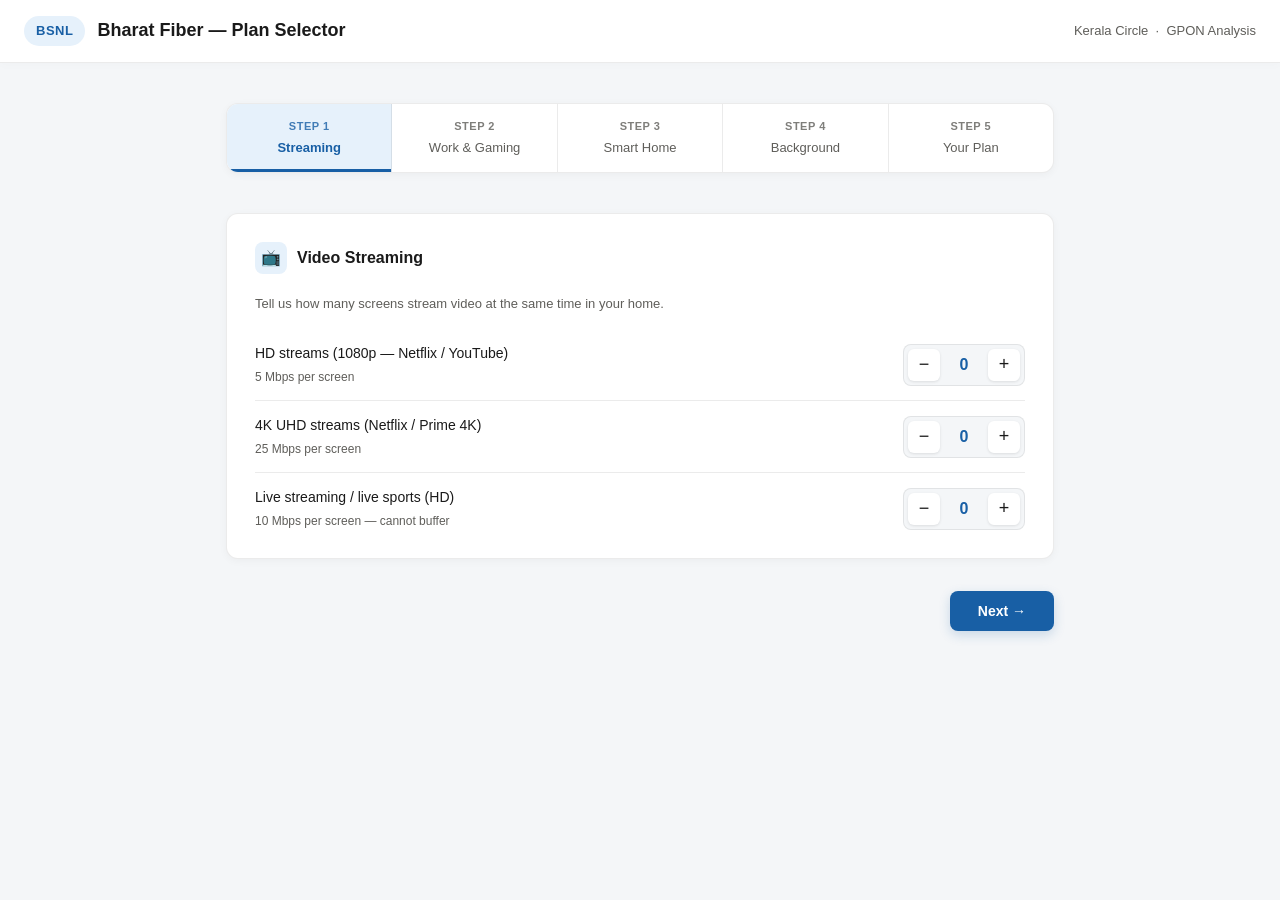
==== index.html @ 0475ad05 "Rename index (2).html to index.html" ====
<!DOCTYPE html>
<html lang="en">
<head>
  <meta charset="UTF-8">
  <meta name="viewport" content="width=device-width, initial-scale=1.0">
  <title>BSNL Bharat Fiber — Plan Selector</title>
  <link rel="stylesheet" href="styles.css">
</head>
<body>

<header>
  <span class="logo-pill">BSNL</span>
  <h1>Bharat Fiber — Plan Selector</h1>
  <p>Kerala Circle &nbsp;·&nbsp; GPON Analysis</p>
</header>

<div class="container">

  <div class="progress-bar" id="progressBar">
    <div class="progress-step active" data-step="1"><span class="step-num">Step 1</span>Streaming</div>
    <div class="progress-step" data-step="2"><span class="step-num">Step 2</span>Work & Gaming</div>
    <div class="progress-step" data-step="3"><span class="step-num">Step 3</span>Smart Home</div>
    <div class="progress-step" data-step="4"><span class="step-num">Step 4</span>Background</div>
    <div class="progress-step" data-step="5"><span class="step-num">Step 5</span>Your Plan</div>
  </div>

  <div class="section active" id="step1">
    <div class="card">
      <div class="card-title"><div class="card-icon">📺</div> Video Streaming</div>
      <p style="font-size:13px; color:var(--text-muted); margin-bottom:1rem;">Tell us how many screens stream video at the same time in your home.</p>

      <div class="usage-row">
        <div>
          <div class="usage-label">HD streams (1080p — Netflix / YouTube)</div>
          <div class="usage-sub">5 Mbps per screen</div>
        </div>
        <div class="counter">
          <button class="counter-btn" onclick="change('hd',-1)">−</button>
          <div class="counter-val" id="hd-val">0</div>
          <button class="counter-btn" onclick="change('hd',1)">+</button>
        </div>
      </div>

      <div class="usage-row">
        <div>
          <div class="usage-label">4K UHD streams (Netflix / Prime 4K)</div>
          <div class="usage-sub">25 Mbps per screen</div>
        </div>
        <div class="counter">
          <button class="counter-btn" onclick="change('uhd',-1)">−</button>
          <div class="counter-val" id="uhd-val">0</div>
          <button class="counter-btn" onclick="change('uhd',1)">+</button>
        </div>
      </div>

      <div class="usage-row">
        <div>
          <div class="usage-label">Live streaming / live sports (HD)</div>
          <div class="usage-sub">10 Mbps per screen — cannot buffer</div>
        </div>
        <div class="counter">
          <button class="counter-btn" onclick="change('live',-1)">−</button>
          <div class="counter-val" id="live-val">0</div>
          <button class="counter-btn" onclick="change('live',1)">+</button>
        </div>
      </div>
    </div>

    <div class="nav-row">
      <div></div>
      <button class="btn-primary" onclick="goStep(2)">Next →</button>
    </div>
  </div>

  <div class="section" id="step2">
    <div class="card">
      <div class="card-title"><div class="card-icon">💼</div> Work From Home & Gaming</div>
      <p style="font-size:13px; color:var(--text-muted); margin-bottom:1rem;">Count simultaneous users, not total people in the house.</p>

      <div class="usage-row">
        <div>
          <div class="usage-label">Video calls / WFH / online classes</div>
          <div class="usage-sub">5 Mbps per person (Zoom / Meet / Teams)</div>
        </div>
        <div class="counter">
          <button class="counter-btn" onclick="change('wfh',-1)">−</button>
          <div class="counter-val" id="wfh-val">0</div>
          <button class="counter-btn" onclick="change('wfh',1)">+</button>
        </div>
      </div>

      <div class="usage-row">
        <div>
          <div class="usage-label">Online gaming sessions</div>
          <div class="usage-sub">5 Mbps per session — low latency critical</div>
        </div>
        <div class="counter">
          <button class="counter-btn" onclick="change('gaming',-1)">−</button>
          <div class="counter-val" id="gaming-val">0</div>
          <button class="counter-btn" onclick="change('gaming',1)">+</button>
        </div>
      </div>

      <div class="usage-row">
        <div>
          <div class="usage-label">Large file / movie downloads</div>
          <div class="usage-sub">15 Mbps per session</div>
        </div>
        <div class="counter">
          <button class="counter-btn" onclick="change('downloads',-1)">−</button>
          <div class="counter-val" id="downloads-val">0</div>
          <button class="counter-btn" onclick="change('downloads',1)">+</button>
        </div>
      </div>
    </div>

    <div class="nav-row">
      <button class="btn-secondary" onclick="goStep(1)">← Back</button>
      <button class="btn-primary" onclick="goStep(3)">Next →</button>
    </div>
  </div>

  <div class="section" id="step3">
    <div class="card">
      <div class="card-title"><div class="card-icon">🏠</div> Smart Home & Devices</div>
      <p style="font-size:13px; color:var(--text-muted); margin-bottom:1rem;">Count all connected devices — these run silently in the background.</p>

      <div class="usage-row">
        <div>
          <div class="usage-label">Smart home / IoT devices</div>
          <div class="usage-sub">0.5 Mbps each — bulbs, sensors, assistants</div>
        </div>
        <div class="counter">
          <button class="counter-btn" onclick="change('iot',-1)">−</button>
          <div class="counter-val" id="iot-val">0</div>
          <button class="counter-btn" onclick="change('iot',1)">+</button>
        </div>
      </div>

      <div class="usage-row">
        <div>
          <div class="usage-label">Security / CCTV cameras (cloud upload)</div>
          <div class="usage-sub">2 Mbps each — continuous 1080p upload</div>
        </div>
        <div class="counter">
          <button class="counter-btn" onclick="change('cctv',-1)">−</button>
          <div class="counter-val" id="cctv-val">0</div>
          <button class="counter-btn" onclick="change('cctv',1)">+</button>
        </div>
      </div>

      <div class="usage-row">
        <div>
          <div class="usage-label">Cloud sync / backup devices</div>
          <div class="usage-sub">3 Mbps each — Google Photos, OneDrive</div>
        </div>
        <div class="counter">
          <button class="counter-btn" onclick="change('cloud',-1)">−</button>
          <div class="counter-val" id="cloud-val">0</div>
          <button class="counter-btn" onclick="change('cloud',1)">+</button>
        </div>
      </div>
    </div>

    <div class="nav-row">
      <button class="btn-secondary" onclick="goStep(2)">← Back</button>
      <button class="btn-primary" onclick="goStep(4)">Next →</button>
    </div>
  </div>

  <div class="section" id="step4">
    <div class="card">
      <div class="card-title"><div class="card-icon">🎵</div> Browsing & Background Usage</div>
      <p style="font-size:13px; color:var(--text-muted); margin-bottom:1rem;">How many devices are browsing or listening at the same time?</p>

      <div class="usage-row">
        <div>
          <div class="usage-label">Browsing / social media / WhatsApp</div>
          <div class="usage-sub">2 Mbps per device</div>
        </div>
        <div class="counter">
          <button class="counter-btn" onclick="change('browsing',-1)">−</button>
          <div class="counter-val" id="browsing-val">0</div>
          <button class="counter-btn" onclick="change('browsing',1)">+</button>
        </div>
      </div>

      <div class="usage-row">
        <div>
          <div class="usage-label">Music / audio streaming</div>
          <div class="usage-sub">0.3 Mbps per device — Spotify / Gaana</div>
        </div>
        <div class="counter">
          <button class="counter-btn" onclick="change('music',-1)">−</button>
          <div class="counter-val" id="music-val">0</div>
          <button class="counter-btn" onclick="change('music',1)">+</button>
        </div>
      </div>

      <div class="usage-row">
        <div>
          <div class="usage-label">Finance / stock trading apps</div>
          <div class="usage-sub">1 Mbps per device — real-time feeds</div>
        </div>
        <div class="counter">
          <button class="counter-btn" onclick="change('finance',-1)">−</button>
          <div class="counter-val" id="finance-val">0</div>
          <button class="counter-btn" onclick="change('finance',1)">+</button>
        </div>
      </div>
    </div>

    <div class="nav-row">
      <button class="btn-secondary" onclick="goStep(3)">← Back</button>
      <button class="btn-primary" onclick="calculate()">Calculate My Plan →</button>
    </div>
  </div>

  <div class="section" id="step5">
    <div id="resultContent"></div>
    <div class="nav-row" style="margin-top:0;">
      <button class="btn-secondary" onclick="goStep(4)">← Edit</button>
      <button class="btn-primary" onclick="reset()">Start Over</button>
    </div>
  </div>

</div>

<script src="script.js"></script>
</body>
</html>
---- styles.css ----
/* =========================================
   VARIABLES & THEMING
   ========================================= */
:root {
  /* Brand Colors */
  --primary: #185FA5;
  --primary-light: #E6F1FB;
  --primary-mid: #378ADD;
  
  /* Status Colors */
  --success: #3B6D11;
  --success-light: #EAF3DE;
  --warning: #854F0B;
  --warning-light: #FAEEDA;
  --danger: #A32D2D;
  --danger-light: #FCEBEB;
  
  /* Typography & Structure */
  --text-main: #1a1a1a;
  --text-muted: #5F5E5A;
  --border: rgba(0, 0, 0, 0.08);
  --border-strong: rgba(0, 0, 0, 0.15);
  --bg-page: #f4f6f8;
  --bg-card: #ffffff;
  
  /* Radii & Shadows */
  --radius-lg: 16px;
  --radius-md: 12px;
  --radius-sm: 8px;
  --shadow-sm: 0 2px 8px rgba(0, 0, 0, 0.04);
  --shadow-md: 0 6px 16px rgba(0, 0, 0, 0.06);
  --shadow-hover: 0 10px 24px rgba(24, 95, 165, 0.12);
}

/* =========================================
   RESET & BASE STYLES
   ========================================= */
* { 
  box-sizing: border-box; 
  margin: 0; 
  padding: 0; 
}

body {
  font-family: -apple-system, BlinkMacSystemFont, 'Segoe UI', Roboto, Helvetica, Arial, sans-serif;
  background: var(--bg-page);
  color: var(--text-main);
  min-height: 100vh;
  line-height: 1.5;
  -webkit-font-smoothing: antialiased;
}

/* =========================================
   HEADER
   ========================================= */
header {
  background: var(--bg-card);
  border-bottom: 1px solid var(--border);
  padding: 1rem 1.5rem;
  display: flex;
  align-items: center;
  gap: 12px;
  position: sticky;
  top: 0;
  z-index: 10;
  box-shadow: 0 2px 10px rgba(0,0,0,0.02);
}

.logo-pill {
  background: var(--primary-light);
  color: var(--primary);
  font-size: 13px;
  font-weight: 700;
  padding: 5px 12px;
  border-radius: 20px;
  letter-spacing: 0.5px;
}

header h1 { 
  font-size: 18px; 
  font-weight: 600; 
}

header p { 
  font-size: 13px; 
  color: var(--text-muted); 
  margin-left: auto; 
  font-weight: 500;
}

/* =========================================
   LAYOUT & CONTAINERS
   ========================================= */
.container { 
  max-width: 860px; 
  margin: 0 auto; 
  padding: 2.5rem 1rem 4rem; 
}

.card {
  background: var(--bg-card);
  border: 1px solid var(--border);
  border-radius: var(--radius-md);
  padding: 1.75rem;
  margin-bottom: 1.5rem;
  box-shadow: var(--shadow-sm);
  transition: box-shadow 0.3s ease;
}

.card:hover {
  box-shadow: var(--shadow-md);
}

/* =========================================
   PROGRESS BAR
   ========================================= */
.progress-bar {
  display: flex;
  background: var(--bg-card);
  border: 1px solid var(--border);
  border-radius: var(--radius-md);
  overflow: hidden;
  margin-bottom: 2.5rem;
  box-shadow: var(--shadow-sm);
}

.progress-step {
  flex: 1;
  text-align: center;
  padding: 14px 8px;
  font-size: 13px;
  color: var(--text-muted);
  border-right: 1px solid var(--border);
  cursor: pointer;
  transition: all 0.3s ease;
}

.progress-step:last-child { border-right: none; }

.progress-step:hover:not(.active):not(.done) {
  background: #fdfdfd;
  color: var(--text-main);
}

.progress-step.active { 
  background: var(--primary-light); 
  color: var(--primary); 
  font-weight: 600; 
  box-shadow: inset 0 -3px 0 var(--primary);
}

.progress-step.done { 
  background: var(--success-light); 
  color: var(--success); 
}

.step-num { 
  display: block; 
  font-size: 11px; 
  margin-bottom: 4px; 
  opacity: 0.8;
  font-weight: 600;
  text-transform: uppercase;
  letter-spacing: 0.5px;
}

/* =========================================
   ANIMATIONS & SECTIONS
   ========================================= */
@keyframes slideUpFade {
  0% { opacity: 0; transform: translateY(15px); }
  100% { opacity: 1; transform: translateY(0); }
}

.section { display: none; }
.section.active { 
  display: block; 
  animation: slideUpFade 0.4s cubic-bezier(0.16, 1, 0.3, 1) forwards;
}

/* =========================================
   TYPOGRAPHY & ICONS
   ========================================= */
.card-title {
  font-size: 16px;
  font-weight: 600;
  margin-bottom: 1.25rem;
  display: flex;
  align-items: center;
  gap: 10px;
}

.card-icon {
  width: 32px; 
  height: 32px;
  background: var(--primary-light);
  color: var(--primary);
  border-radius: var(--radius-sm);
  display: flex; 
  align-items: center; 
  justify-content: center;
  font-size: 16px;
}

.section-label {
  font-size: 11px;
  font-weight: 700;
  letter-spacing: 1px;
  text-transform: uppercase;
  color: var(--text-muted);
  margin-bottom: 16px;
  padding-bottom: 8px;
  border-bottom: 1px solid var(--border);
}

/* =========================================
   USAGE ROWS & COUNTERS
   ========================================= */
.usage-row {
  display: grid;
  grid-template-columns: 1fr auto;
  align-items: center;
  gap: 16px;
  padding: 14px 0;
  border-bottom: 1px solid var(--border);
}

.usage-row:last-child { border-bottom: none; padding-bottom: 0; }
.usage-row:first-of-type { padding-top: 0; }

.usage-label { font-size: 14px; font-weight: 500; }
.usage-sub { font-size: 12px; color: var(--text-muted); margin-top: 4px; }

.counter {
  display: flex;
  align-items: center;
  gap: 10px;
  background: var(--bg-page);
  padding: 4px;
  border-radius: var(--radius-sm);
  border: 1px solid var(--border);
}

.counter-btn {
  width: 32px; 
  height: 32px;
  border: none;
  border-radius: 6px;
  background: var(--bg-card);
  cursor: pointer;
  font-size: 18px;
  display: flex; 
  align-items: center; 
  justify-content: center;
  color: var(--text-main);
  box-shadow: 0 1px 3px rgba(0,0,0,0.1);
  transition: all 0.2s cubic-bezier(0.16, 1, 0.3, 1);
  flex-shrink: 0;
}

.counter-btn:hover { 
  background: var(--primary-light); 
  color: var(--primary); 
}

.counter-btn:active {
  transform: scale(0.92);
  box-shadow: none;
}

.counter-val {
  width: 28px;
  text-align: center;
  font-size: 16px;
  font-weight: 700;
  color: var(--primary);
}

/* =========================================
   BUTTONS
   ========================================= */
.nav-row {
  display: flex;
  justify-content: space-between;
  align-items: center;
  margin-top: 2rem;
}

.btn-primary, .btn-secondary {
  padding: 12px 28px;
  border-radius: var(--radius-sm);
  font-size: 14px;
  font-weight: 600;
  cursor: pointer;
  transition: all 0.2s ease;
}

.btn-primary {
  background: var(--primary);
  color: white;
  border: none;
  box-shadow: 0 4px 12px rgba(24, 95, 165, 0.2);
}

.btn-primary:hover { 
  background: #134d85;
  transform: translateY(-1px);
  box-shadow: 0 6px 16px rgba(24, 95, 165, 0.3);
}

.btn-primary:active {
  transform: translateY(1px);
  box-shadow: 0 2px 6px rgba(24, 95, 165, 0.2);
}

.btn-primary:focus-visible, .btn-secondary:focus-visible {
  outline: 2px solid var(--primary-mid);
  outline-offset: 3px;
}

.btn-secondary {
  background: var(--bg-card);
  color: var(--text-main);
  border: 1px solid var(--border-strong);
}

.btn-secondary:hover { 
  background: var(--bg-page); 
  border-color: var(--text-muted);
}

.btn-secondary:active {
  transform: scale(0.98);
}

/* =========================================
   RESULTS & METRICS
   ========================================= */
.summary-grid {
  display: grid;
  grid-template-columns: repeat(auto-fit, minmax(140px, 1fr));
  gap: 12px;
  margin-bottom: 2rem;
}

.metric-card {
  background: var(--bg-page);
  border: 1px solid var(--border);
  border-radius: var(--radius-sm);
  padding: 16px;
  transition: transform 0.2s ease;
}

.metric-card:hover {
  transform: translateY(-2px);
  background: var(--bg-card);
  box-shadow: var(--shadow-sm);
}

.metric-label { font-size: 12px; font-weight: 500; color: var(--text-muted); margin-bottom: 6px; }
.metric-value { font-size: 24px; font-weight: 700; letter-spacing: -0.5px; }
.metric-unit { font-size: 13px; font-weight: 500; color: var(--text-muted); margin-left: 4px; }

/* Plan Highlight Box */
.plan-result {
  border: 2px solid var(--primary-mid);
  border-radius: var(--radius-md);
  padding: 2rem;
  background: linear-gradient(145deg, #ffffff 0%, var(--primary-light) 100%);
  margin-bottom: 1.5rem;
  box-shadow: var(--shadow-md);
}

.plan-badge {
  display: inline-block;
  background: var(--primary);
  color: white;
  font-size: 11px;
  font-weight: 700;
  padding: 4px 12px;
  border-radius: 20px;
  margin-bottom: 12px;
  letter-spacing: 0.5px;
  text-transform: uppercase;
}

.plan-name { font-size: 28px; font-weight: 800; color: var(--primary); margin-bottom: 6px; letter-spacing: -0.5px;}
.plan-price { font-size: 16px; color: var(--text-main); font-weight: 500;}

.plan-specs {
  display: flex;
  gap: 12px;
  margin-top: 1.5rem;
  flex-wrap: wrap;
}

.plan-spec {
  background: rgba(255, 255, 255, 0.8);
  border: 1px solid rgba(24, 95, 165, 0.15);
  border-radius: var(--radius-sm);
  padding: 10px 16px;
  font-size: 13px;
  flex: 1;
  min-width: 120px;
}

.plan-spec-label { color: var(--text-muted); font-size: 11px; font-weight: 600; margin-bottom: 4px; text-transform: uppercase; letter-spacing: 0.5px; }
.plan-spec-val { font-weight: 700; font-size: 16px; }

.verdict-ok {
  display: flex; 
  align-items: center; 
  gap: 10px;
  background: var(--success-light);
  color: var(--success);
  border: 1px solid #C0DD97;
  padding: 12px 16px;
  border-radius: var(--radius-sm);
  font-size: 14px;
  font-weight: 600;
  margin-top: 1.5rem;
}

/* =========================================
   ALL PLANS GRID
   ========================================= */
.all-plans {
  display: grid;
  grid-template-columns: repeat(auto-fit, minmax(220px, 1fr));
  gap: 16px;
  margin-top: 1.25rem;
}

.plan-card {
  background: var(--bg-card);
  border: 1px solid var(--border-strong);
  border-radius: var(--radius-md);
  padding: 18px;
  position: relative;
  transition: all 0.3s cubic-bezier(0.16, 1, 0.3, 1);
}

.plan-card:hover {
  border-color: var(--primary-mid);
  transform: translateY(-5px);
  box-shadow: var(--shadow-hover);
}

.plan-card.recommended {
  border: 2px solid var(--primary);
  background: linear-gradient(to bottom, #ffffff, var(--primary-light));
}

.plan-card.insufficient { 
  opacity: 0.6; 
  filter: grayscale(40%);
}

.plan-card.insufficient:hover {
  opacity: 1;
  filter: grayscale(0%);
}

.plan-card-name { font-size: 14px; font-weight: 700; margin-bottom: 6px; }
.plan-card-speed { font-size: 24px; font-weight: 800; color: var(--primary); letter-spacing: -0.5px;}
.plan-card-speed span { font-size: 13px; font-weight: 500; color: var(--text-muted); }
.plan-card-price { font-size: 14px; font-weight: 600; color: var(--text-main); margin-top: 8px; }
.plan-card-fup { font-size: 12px; color: var(--text-muted); margin-top: 4px; }

.tag-rec {
  position: absolute;
  top: -12px; 
  left: 50%;
  transform: translateX(-50%);
  background: var(--primary);
  color: white;
  font-size: 11px;
  font-weight: 700;
  padding: 4px 12px;
  border-radius: 20px;
  white-space: nowrap;
  letter-spacing: 0.5px;
  box-shadow: 0 4px 8px rgba(24, 95, 165, 0.3);
}

/* =========================================
   BAR CHARTS & ALERTS
   ========================================= */
.bw-bar-wrap { margin-top: 1.25rem; }

.bw-bar-row {
  display: grid;
  grid-template-columns: 160px 1fr 50px;
  align-items: center;
  gap: 12px;
  margin-bottom: 12px;
  font-size: 13px;
}

.bw-bar-label { font-weight: 500; color: var(--text-main); white-space: nowrap; overflow: hidden; text-overflow: ellipsis; }
.bw-bar-bg { background: var(--bg-page); border-radius: 6px; height: 10px; overflow: hidden; box-shadow: inset 0 1px 2px rgba(0,0,0,0.05); }
.bw-bar-fill { height: 100%; border-radius: 6px; background: var(--primary-mid); transition: width 0.8s cubic-bezier(0.16, 1, 0.3, 1); }
.bw-bar-fill.streaming { background: #185FA5; }
.bw-bar-fill.downloads { background: #3B6D11; }
.bw-bar-fill.videocalls { background: #854F0B; }
.bw-bar-fill.background { background: #888780; }
.bw-val { text-align: right; font-weight: 700; }

.tip-box {
  background: var(--warning-light);
  border-left: 4px solid #EF9F27;
  padding: 14px 18px;
  border-radius: 0 var(--radius-sm) var(--radius-sm) 0;
  font-size: 13px;
  font-weight: 500;
  color: var(--warning);
  margin-top: 1.5rem;
  line-height: 1.6;
}

/* =========================================
   MEDIA QUERIES
   ========================================= */
@media (max-width: 650px) {
  .all-plans { grid-template-columns: 1fr; }
  .summary-grid { grid-template-columns: 1fr 1fr; }
  .plan-specs { flex-direction: column; gap: 8px; }
  header p { display: none; }
  
  .progress-step {
    padding: 12px 4px;
  }
  .progress-step .step-num { display: none; } /* Hide "Step X" text on mobile to save space */
  
  .usage-row {
    grid-template-columns: 1fr;
    gap: 8px;
  }
  .counter { justify-content: flex-start; }
}
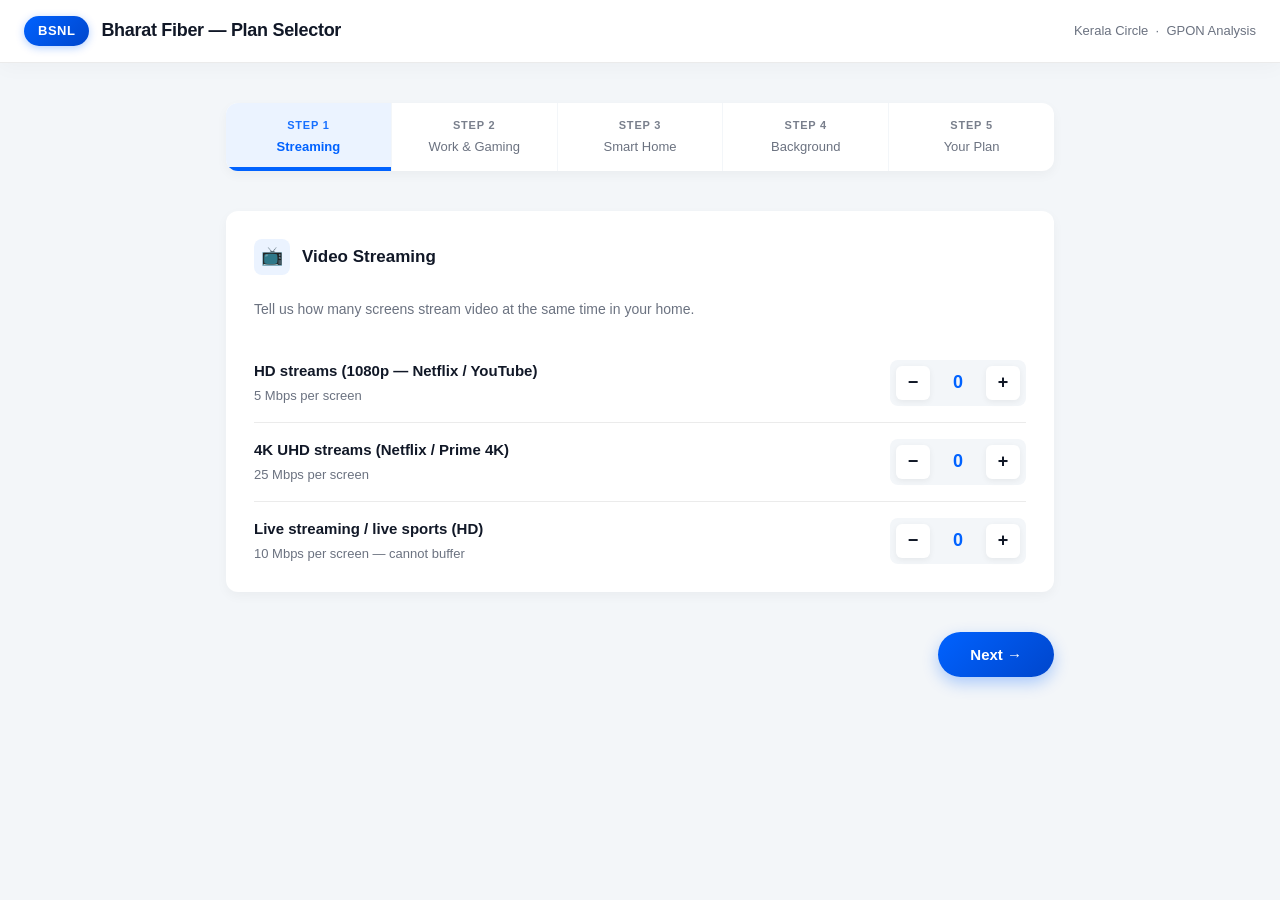
==== commit 9e66b879: "Rename hihhi.html to index.html" ====
--- a/index.html
+++ b/index.html
@@ -1,10 +1,363 @@
 <!DOCTYPE html>
 <html lang="en">
 <head>
-  <meta charset="UTF-8">
-  <meta name="viewport" content="width=device-width, initial-scale=1.0">
-  <title>BSNL Bharat Fiber — Plan Selector</title>
-  <link rel="stylesheet" href="styles.css">
+<meta charset="UTF-8">
+<meta name="viewport" content="width=device-width, initial-scale=1.0">
+<title>BSNL Bharat Fiber — Plan Selector</title>
+<style>
+  /* =========================================
+     VARIABLES & THEMING (VIBRANT EDITION)
+     ========================================= */
+  :root {
+    /* Brand Colors - Electric & Saturated */
+    --primary: #0062FF; 
+    --primary-grad: linear-gradient(135deg, #0062FF 0%, #0046CC 100%);
+    --primary-light: #EBF3FF;
+    --primary-mid: #4D8EFF;
+    
+    /* Status Colors - High Contrast */
+    --success: #05A660;
+    --success-light: #E2F5EB;
+    --warning: #FF7300;
+    --warning-light: #FFF0E5;
+    --danger: #FF3B3B;
+    --danger-light: #FFEBEB;
+    
+    /* Typography & Structure */
+    --text-main: #111827;
+    --text-muted: #6B7280;
+    --border: rgba(0, 0, 0, 0.08);
+    --border-strong: rgba(0, 0, 0, 0.15);
+    --bg-page: #F3F6F9; /* Cooler, cleaner background */
+    --bg-card: #ffffff;
+    
+    /* Radii & Glowing Shadows */
+    --radius-lg: 16px;
+    --radius-md: 12px;
+    --radius-sm: 8px;
+    --shadow-sm: 0 4px 12px rgba(0, 0, 0, 0.04);
+    --shadow-md: 0 8px 24px rgba(0, 98, 255, 0.08); /* Slight blue tint to shadow */
+    --shadow-hover: 0 14px 30px rgba(0, 98, 255, 0.2); /* Glowing hover effect */
+  }
+
+  * { box-sizing: border-box; margin: 0; padding: 0; }
+
+  body {
+    font-family: -apple-system, BlinkMacSystemFont, 'Segoe UI', Roboto, Helvetica, Arial, sans-serif;
+    background: var(--bg-page);
+    color: var(--text-main);
+    min-height: 100vh;
+    line-height: 1.5;
+    -webkit-font-smoothing: antialiased;
+  }
+
+  /* =========================================
+     HEADER
+     ========================================= */
+  header {
+    background: var(--bg-card);
+    border-bottom: 1px solid var(--border);
+    padding: 1rem 1.5rem;
+    display: flex;
+    align-items: center;
+    gap: 12px;
+    position: sticky;
+    top: 0;
+    z-index: 10;
+    box-shadow: 0 4px 20px rgba(0,0,0,0.03);
+  }
+
+  .logo-pill {
+    background: var(--primary-grad);
+    color: white;
+    font-size: 13px;
+    font-weight: 800;
+    padding: 5px 14px;
+    border-radius: 20px;
+    letter-spacing: 0.5px;
+    box-shadow: 0 2px 8px rgba(0, 98, 255, 0.3);
+  }
+
+  header h1 { font-size: 18px; font-weight: 700; letter-spacing: -0.3px;}
+  header p { font-size: 13px; color: var(--text-muted); margin-left: auto; font-weight: 500; }
+
+  /* =========================================
+     LAYOUT & CONTAINERS
+     ========================================= */
+  .container { max-width: 860px; margin: 0 auto; padding: 2.5rem 1rem 4rem; }
+
+  .card {
+    background: var(--bg-card);
+    border: none;
+    border-radius: var(--radius-md);
+    padding: 1.75rem;
+    margin-bottom: 1.5rem;
+    box-shadow: var(--shadow-sm);
+    transition: transform 0.3s ease, box-shadow 0.3s ease;
+  }
+  .card:hover { 
+    box-shadow: var(--shadow-md); 
+    transform: translateY(-2px);
+  }
+
+  /* =========================================
+     PROGRESS BAR
+     ========================================= */
+  .progress-bar {
+    display: flex;
+    background: var(--bg-card);
+    border: none;
+    border-radius: var(--radius-md);
+    overflow: hidden;
+    margin-bottom: 2.5rem;
+    box-shadow: var(--shadow-sm);
+  }
+
+  .progress-step {
+    flex: 1;
+    text-align: center;
+    padding: 14px 8px;
+    font-size: 13px;
+    color: var(--text-muted);
+    border-right: 1px solid var(--bg-page);
+    cursor: pointer;
+    transition: all 0.3s ease;
+  }
+  .progress-step:last-child { border-right: none; }
+  .progress-step:hover:not(.active):not(.done) { background: var(--primary-light); color: var(--primary); }
+  .progress-step.active { 
+    background: var(--primary-light); 
+    color: var(--primary); 
+    font-weight: 700; 
+    box-shadow: inset 0 -4px 0 var(--primary);
+  }
+  .progress-step.done { background: var(--success-light); color: var(--success); font-weight: 600;}
+  .step-num { 
+    display: block; font-size: 11px; margin-bottom: 4px; 
+    opacity: 0.9; font-weight: 700; text-transform: uppercase; letter-spacing: 0.8px;
+  }
+
+  /* =========================================
+     ANIMATIONS & SECTIONS
+     ========================================= */
+  @keyframes slideUpFade {
+    0% { opacity: 0; transform: translateY(20px); }
+    100% { opacity: 1; transform: translateY(0); }
+  }
+
+  .section { display: none; }
+  .section.active { 
+    display: block; 
+    animation: slideUpFade 0.4s cubic-bezier(0.16, 1, 0.3, 1) forwards;
+  }
+
+  @keyframes pop {
+    0% { transform: scale(1); color: var(--primary); }
+    50% { transform: scale(1.4); color: #00C3FF; } /* Super bright mid-animation color */
+    100% { transform: scale(1); color: var(--primary); }
+  }
+  .pop-anim { animation: pop 0.4s cubic-bezier(0.175, 0.885, 0.32, 1.275); }
+
+  /* =========================================
+     TYPOGRAPHY & ICONS
+     ========================================= */
+  .card-title { font-size: 17px; font-weight: 700; margin-bottom: 1.5rem; display: flex; align-items: center; gap: 12px; }
+  .card-icon {
+    width: 36px; height: 36px; background: var(--primary-light); color: var(--primary);
+    border-radius: var(--radius-sm); display: flex; align-items: center; justify-content: center; font-size: 18px;
+  }
+  .section-label {
+    font-size: 11px; font-weight: 800; letter-spacing: 1.2px; text-transform: uppercase;
+    color: var(--primary-mid); margin-bottom: 16px; padding-bottom: 8px; border-bottom: 2px solid var(--primary-light);
+  }
+
+  /* =========================================
+     USAGE ROWS & COUNTERS
+     ========================================= */
+  .usage-row {
+    display: grid; grid-template-columns: 1fr auto; align-items: center; gap: 16px;
+    padding: 16px 0; border-bottom: 1px solid var(--border);
+  }
+  .usage-row:last-child { border-bottom: none; padding-bottom: 0; }
+  .usage-row:first-of-type { padding-top: 0; }
+  .usage-label { font-size: 15px; font-weight: 600; }
+  .usage-sub { font-size: 13px; color: var(--text-muted); margin-top: 4px; }
+
+  .counter {
+    display: flex; align-items: center; gap: 12px; background: var(--bg-page);
+    padding: 6px; border-radius: var(--radius-sm); 
+  }
+  .counter-btn {
+    width: 34px; height: 34px; border: none; border-radius: 6px; background: var(--bg-card);
+    cursor: pointer; font-size: 18px; font-weight: bold; display: flex; align-items: center; justify-content: center;
+    color: var(--text-main); box-shadow: 0 2px 6px rgba(0,0,0,0.06);
+    transition: all 0.2s cubic-bezier(0.16, 1, 0.3, 1); flex-shrink: 0;
+  }
+  .counter-btn:hover { background: var(--primary); color: white; transform: translateY(-2px); box-shadow: 0 4px 10px rgba(0, 98, 255, 0.3); }
+  .counter-btn:active { transform: scale(0.9); box-shadow: none; }
+  .counter-val { width: 32px; text-align: center; font-size: 18px; font-weight: 800; color: var(--primary); }
+
+  /* =========================================
+     BUTTONS
+     ========================================= */
+  .nav-row { display: flex; justify-content: space-between; align-items: center; margin-top: 2.5rem; }
+  .btn-primary, .btn-secondary {
+    padding: 14px 32px; border-radius: 30px; font-size: 15px; font-weight: 700;
+    cursor: pointer; transition: all 0.3s cubic-bezier(0.16, 1, 0.3, 1);
+  }
+  .btn-primary { 
+    background: var(--primary-grad); 
+    color: white; border: none; 
+    box-shadow: 0 6px 16px rgba(0, 98, 255, 0.3); 
+  }
+  .btn-primary:hover { 
+    transform: translateY(-3px) scale(1.02); 
+    box-shadow: 0 10px 24px rgba(0, 98, 255, 0.4); 
+  }
+  .btn-primary:active { transform: translateY(1px); box-shadow: 0 4px 10px rgba(0, 98, 255, 0.3); }
+  .btn-primary:focus-visible, .btn-secondary:focus-visible { outline: 3px solid var(--primary-light); outline-offset: 3px; }
+  
+  .btn-secondary { background: white; color: var(--text-main); border: 2px solid var(--border); }
+  .btn-secondary:hover { border-color: var(--primary-mid); color: var(--primary); transform: translateY(-2px); box-shadow: var(--shadow-sm); }
+  .btn-secondary:active { transform: scale(0.96); }
+
+  /* =========================================
+     RESULTS & METRICS
+     ========================================= */
+  .summary-grid { display: grid; grid-template-columns: repeat(auto-fit, minmax(140px, 1fr)); gap: 16px; margin-bottom: 2rem; }
+  .metric-card {
+    background: white; border: none; border-radius: var(--radius-sm);
+    padding: 18px; transition: transform 0.3s ease; box-shadow: 0 2px 12px rgba(0,0,0,0.03);
+  }
+  .metric-card:hover { transform: translateY(-4px); box-shadow: var(--shadow-md); }
+  .metric-label { font-size: 12px; font-weight: 700; color: var(--text-muted); margin-bottom: 6px; text-transform: uppercase; letter-spacing: 0.5px;}
+  .metric-value { font-size: 28px; font-weight: 800; letter-spacing: -1px; }
+  .metric-unit { font-size: 14px; font-weight: 600; color: var(--text-muted); margin-left: 4px; }
+
+  /* The Highlighted Result Card */
+  .plan-result {
+    border: none; border-radius: var(--radius-lg); padding: 2.5rem;
+    background: var(--primary-grad); color: white;
+    margin-bottom: 2rem; box-shadow: 0 12px 32px rgba(0, 98, 255, 0.3);
+    position: relative; overflow: hidden;
+  }
+  /* Decorative flare inside the card */
+  .plan-result::after {
+    content: ''; position: absolute; top: -50%; right: -20%;
+    width: 300px; height: 300px; background: radial-gradient(circle, rgba(255,255,255,0.2) 0%, rgba(255,255,255,0) 70%);
+    border-radius: 50%; pointer-events: none;
+  }
+  
+  .plan-badge {
+    display: inline-block; background: #00C3FF; color: #003ECC; font-size: 12px; font-weight: 800;
+    padding: 6px 14px; border-radius: 30px; margin-bottom: 16px; letter-spacing: 0.8px; text-transform: uppercase;
+    box-shadow: 0 4px 10px rgba(0,0,0,0.1);
+  }
+  .plan-name { font-size: 36px; font-weight: 900; color: white; margin-bottom: 8px; letter-spacing: -1px; line-height: 1.1;}
+  .plan-price { font-size: 18px; color: rgba(255,255,255,0.9); font-weight: 600;}
+  .plan-specs { display: flex; gap: 12px; margin-top: 2rem; flex-wrap: wrap; }
+  .plan-spec {
+    background: rgba(255, 255, 255, 0.15); backdrop-filter: blur(10px); border: 1px solid rgba(255,255,255,0.3);
+    border-radius: var(--radius-sm); padding: 12px 18px; font-size: 14px; flex: 1; min-width: 120px;
+    color: white;
+  }
+  .plan-spec-label { color: rgba(255,255,255,0.7); font-size: 11px; font-weight: 700; margin-bottom: 4px; text-transform: uppercase; letter-spacing: 0.5px; }
+  .plan-spec-val { font-weight: 800; font-size: 18px; }
+  /* Override inline colors injected by JS for the dark card */
+  .plan-spec-val.headroom-good { color: #5EEAD4 !important; } 
+  .plan-spec-val.headroom-warn { color: #FDE047 !important; }
+  .plan-spec-val.headroom-bad { color: #FCA5A5 !important; }
+
+  .verdict-ok {
+    display: flex; align-items: center; gap: 12px; background: rgba(255,255,255,0.15); color: white;
+    border: 1px solid rgba(255,255,255,0.3); padding: 14px 20px; border-radius: var(--radius-sm); 
+    font-size: 15px; font-weight: 600; margin-top: 2rem; backdrop-filter: blur(10px);
+  }
+
+  /* =========================================
+     ALL PLANS GRID
+     ========================================= */
+  .all-plans { display: grid; grid-template-columns: repeat(auto-fit, minmax(220px, 1fr)); gap: 20px; margin-top: 1.5rem; }
+  .plan-card {
+    background: white; border: 2px solid transparent; border-radius: var(--radius-md);
+    padding: 24px 20px; position: relative; transition: all 0.3s cubic-bezier(0.16, 1, 0.3, 1);
+    box-shadow: 0 4px 15px rgba(0,0,0,0.03);
+  }
+  .plan-card:hover { border-color: var(--primary-light); transform: translateY(-8px); box-shadow: var(--shadow-hover); }
+  .plan-card.recommended { 
+    border: 2px solid var(--primary); 
+    background: var(--primary-light);
+  }
+  .plan-card.insufficient { opacity: 0.45; filter: grayscale(80%); }
+  .plan-card.insufficient:hover { opacity: 1; filter: grayscale(0%); }
+  
+  .plan-card-name { font-size: 15px; font-weight: 800; margin-bottom: 8px; color: var(--text-main); }
+  .plan-card-speed { font-size: 28px; font-weight: 900; color: var(--primary); letter-spacing: -1px;}
+  .plan-card-speed span { font-size: 14px; font-weight: 700; color: var(--text-muted); }
+  .plan-card-price { font-size: 15px; font-weight: 700; color: var(--text-main); margin-top: 12px; }
+  .plan-card-fup { font-size: 13px; font-weight: 600; color: var(--primary-mid); margin-top: 4px; }
+  
+  .tag-rec {
+    position: absolute; top: -14px; left: 50%; transform: translateX(-50%); 
+    background: var(--primary-grad); color: white; font-size: 11px; font-weight: 800; 
+    padding: 6px 16px; border-radius: 20px; white-space: nowrap; letter-spacing: 0.5px; 
+    box-shadow: 0 6px 12px rgba(0, 98, 255, 0.3); text-transform: uppercase;
+  }
+
+  /* =========================================
+     BAR CHARTS & ALERTS
+     ========================================= */
+  .bw-bar-wrap { margin-top: 1.5rem; }
+  .bw-bar-row { display: grid; grid-template-columns: 160px 1fr 50px; align-items: center; gap: 16px; margin-bottom: 16px; font-size: 14px; }
+  .bw-bar-label { font-weight: 700; color: var(--text-main); white-space: nowrap; overflow: hidden; text-overflow: ellipsis; }
+  .bw-bar-bg { background: var(--bg-page); border-radius: 8px; height: 12px; overflow: hidden; box-shadow: inset 0 2px 4px rgba(0,0,0,0.05); }
+  .bw-bar-fill { height: 100%; border-radius: 8px; background: var(--primary-grad); transition: width 1s cubic-bezier(0.16, 1, 0.3, 1); }
+  .bw-bar-fill.streaming { background: linear-gradient(90deg, #0062FF, #00C3FF); }
+  .bw-bar-fill.downloads { background: linear-gradient(90deg, #05A660, #10E185); }
+  .bw-bar-fill.videocalls { background: linear-gradient(90deg, #FF7300, #FFB300); }
+  .bw-bar-fill.background { background: linear-gradient(90deg, #8B5CF6, #C4B5FD); }
+  .bw-val { text-align: right; font-weight: 800; font-size: 15px;}
+
+  .tip-box {
+    background: var(--warning-light); border-left: 6px solid var(--warning); padding: 16px 20px;
+    border-radius: var(--radius-sm); font-size: 14px; font-weight: 600;
+    color: #9A4200; margin-top: 2rem; line-height: 1.6; box-shadow: 0 4px 12px rgba(255, 115, 0, 0.1);
+  }
+
+  /* =========================================
+     LIVE TRACKER
+     ========================================= */
+  .live-tracker {
+    position: fixed; bottom: -100px; left: 50%; transform: translateX(-50%);
+    background: var(--bg-card); border: 2px solid var(--primary); border-radius: 50px;
+    padding: 8px 8px 8px 28px; display: flex; align-items: center; gap: 24px;
+    box-shadow: 0 16px 40px rgba(0, 98, 255, 0.25); z-index: 100;
+    transition: bottom 0.5s cubic-bezier(0.34, 1.56, 0.64, 1);
+  }
+  .live-tracker.visible { bottom: 30px; }
+  .tracker-text { font-size: 15px; font-weight: 700; color: var(--text-main); }
+  .tracker-val { font-size: 24px; font-weight: 900; color: var(--primary); letter-spacing: -0.5px;}
+  .tracker-btn { padding: 10px 24px; border-radius: 30px; box-shadow: none; }
+
+  /* =========================================
+     MEDIA QUERIES
+     ========================================= */
+  @media (max-width: 650px) {
+    .all-plans { grid-template-columns: 1fr; }
+    .summary-grid { grid-template-columns: 1fr 1fr; }
+    .plan-specs { flex-direction: column; gap: 10px; }
+    header p { display: none; }
+    .card { padding: 1.25rem; }
+    .plan-result { padding: 1.5rem; }
+    
+    .progress-step { padding: 12px 4px; }
+    .progress-step .step-num { display: none; }
+    
+    .usage-row { grid-template-columns: 1fr; gap: 12px; padding: 20px 0;}
+    .counter { justify-content: flex-start; }
+    .live-tracker { width: 90%; justify-content: space-between; padding-left: 24px; }
+  }
+</style>
 </head>
 <body>
 
@@ -27,7 +380,7 @@
   <div class="section active" id="step1">
     <div class="card">
       <div class="card-title"><div class="card-icon">📺</div> Video Streaming</div>
-      <p style="font-size:13px; color:var(--text-muted); margin-bottom:1rem;">Tell us how many screens stream video at the same time in your home.</p>
+      <p style="font-size:14px; color:var(--text-muted); margin-bottom:1.5rem;">Tell us how many screens stream video at the same time in your home.</p>
 
       <div class="usage-row">
         <div>
@@ -75,7 +428,7 @@
   <div class="section" id="step2">
     <div class="card">
       <div class="card-title"><div class="card-icon">💼</div> Work From Home & Gaming</div>
-      <p style="font-size:13px; color:var(--text-muted); margin-bottom:1rem;">Count simultaneous users, not total people in the house.</p>
+      <p style="font-size:14px; color:var(--text-muted); margin-bottom:1.5rem;">Count simultaneous users, not total people in the house.</p>
 
       <div class="usage-row">
         <div>
@@ -123,7 +476,7 @@
   <div class="section" id="step3">
     <div class="card">
       <div class="card-title"><div class="card-icon">🏠</div> Smart Home & Devices</div>
-      <p style="font-size:13px; color:var(--text-muted); margin-bottom:1rem;">Count all connected devices — these run silently in the background.</p>
+      <p style="font-size:14px; color:var(--text-muted); margin-bottom:1.5rem;">Count all connected devices — these run silently in the background.</p>
 
       <div class="usage-row">
         <div>
@@ -171,7 +524,7 @@
   <div class="section" id="step4">
     <div class="card">
       <div class="card-title"><div class="card-icon">🎵</div> Browsing & Background Usage</div>
-      <p style="font-size:13px; color:var(--text-muted); margin-bottom:1rem;">How many devices are browsing or listening at the same time?</p>
+      <p style="font-size:14px; color:var(--text-muted); margin-bottom:1.5rem;">How many devices are browsing or listening at the same time?</p>
 
       <div class="usage-row">
         <div>
@@ -224,8 +577,227 @@
     </div>
   </div>
 
+  <div id="liveTracker" class="live-tracker">
+    <div class="tracker-text">
+      Current Need: <span id="liveTotal" class="tracker-val">0</span> <span style="font-size: 13px; font-weight: 700;">Mbps</span>
+    </div>
+    <button class="btn-primary tracker-btn" onclick="calculate()">View Plan</button>
+  </div>
+
 </div>
 
-<script src="script.js"></script>
+<script>
+const state = {
+  hd:0, uhd:0, live:0,
+  wfh:0, gaming:0, downloads:0,
+  iot:0, cctv:0, cloud:0,
+  browsing:0, music:0, finance:0
+};
+
+const rates = {
+  hd:5, uhd:25, live:10,
+  wfh:5, gaming:5, downloads:15,
+  iot:0.5, cctv:2, cloud:3,
+  browsing:2, music:0.3, finance:1
+};
+
+const cats = {
+  hd:'Streaming', uhd:'Streaming', live:'Streaming', gaming:'Streaming',
+  wfh:'Video Calls', downloads:'Downloads', cloud:'Downloads',
+  iot:'Background', cctv:'Background', music:'Background', browsing:'Background', finance:'Background'
+};
+
+const plans = [
+  {name:'Home WiFi',          dl:40,  ul:40,  price:399,  fup:'1,400 GB', postFup:'4 Mbps',  ideal:'Rural home, 1–2 users'},
+  {name:'Fibre Basic Neo',    dl:50,  ul:50,  price:449,  fup:'3,300 GB', postFup:'4 Mbps',  ideal:'Light browsing & SD streaming'},
+  {name:'Fibre Basic',        dl:60,  ul:60,  price:499,  fup:'3,300 GB', postFup:'4 Mbps',  ideal:'Casual HD streaming, small family'},
+  {name:'Fibre Basic Plus',   dl:100, ul:100, price:599,  fup:'4,000 GB', postFup:'4 Mbps',  ideal:'HD streaming + WFH, 3–4 users'},
+  {name:'Fibre TB',           dl:150, ul:150, price:799,  fup:'4,000 GB', postFup:'10 Mbps', ideal:'Multiple HD streams, heavy WFH'},
+  {name:'Fibre Value Advance',dl:175, ul:175, price:899,  fup:'5,000 GB', postFup:'12 Mbps', ideal:'4K streaming, gaming, large family'},
+  {name:'Fibre Premium Plus', dl:250, ul:250, price:1299, fup:'6,000 GB', postFup:'15 Mbps', ideal:'Power users, smart home, 5+ members'},
+];
+
+function change(key, delta) {
+  state[key] = Math.max(0, state[key] + delta);
+  const valEl = document.getElementById(key + '-val');
+  valEl.textContent = state[key];
+  
+  valEl.classList.remove('pop-anim');
+  void valEl.offsetWidth; 
+  valEl.classList.add('pop-anim');
+
+  updateLiveTracker();
+}
+
+function updateLiveTracker() {
+  let rawTotal = 0;
+  for (const [k, v] of Object.entries(state)) {
+    rawTotal += v * rates[k];
+  }
+  
+  const totalRequired = rawTotal + (rawTotal * 0.20); 
+  document.getElementById('liveTotal').textContent = totalRequired.toFixed(1);
+
+  const tracker = document.getElementById('liveTracker');
+  if (totalRequired > 0) {
+    tracker.classList.add('visible');
+  } else {
+    tracker.classList.remove('visible');
+  }
+}
+
+function goStep(n) {
+  document.querySelectorAll('.section').forEach(s => s.classList.remove('active'));
+  document.getElementById('step' + n).classList.add('active');
+  document.querySelectorAll('.progress-step').forEach((el, i) => {
+    el.classList.remove('active','done');
+    if (i+1 < n) el.classList.add('done');
+    else if (i+1 === n) el.classList.add('active');
+  });
+  
+  if (n === 5) {
+    document.getElementById('liveTracker').classList.remove('visible');
+  } else {
+    updateLiveTracker(); 
+  }
+  
+  window.scrollTo({top:0, behavior:'smooth'});
+}
+
+function calculate() {
+  const bw = {};
+  let rawTotal = 0;
+  let catTotals = {Streaming:0, 'Video Calls':0, Downloads:0, Background:0};
+
+  for (const [k, v] of Object.entries(state)) {
+    const mbps = v * rates[k];
+    bw[k] = mbps;
+    rawTotal += mbps;
+    catTotals[cats[k]] = (catTotals[cats[k]] || 0) + mbps;
+  }
+
+  const overhead = rawTotal * 0.20;
+  const totalRequired = rawTotal + overhead;
+  const plan = plans.find(p => p.dl >= totalRequired) || plans[plans.length - 1];
+  const headroom = plan.dl - totalRequired;
+  const utilPct = Math.round((totalRequired / plan.dl) * 100);
+
+  renderResult(rawTotal, overhead, totalRequired, plan, headroom, utilPct, catTotals, bw);
+  goStep(5);
+}
+
+function renderResult(raw, overhead, total, plan, headroom, util, catTotals, bw) {
+  const r = document.getElementById('resultContent');
+  
+  // Adjusted colors for the vibrant theme
+  const catColors = {Streaming:'#0062FF', 'Video Calls':'#FF7300', Downloads:'#05A660', Background:'#8B5CF6'};
+  const catClass = {Streaming:'streaming', 'Video Calls':'videocalls', Downloads:'downloads', Background:'background'};
+
+  const maxCat = Math.max(...Object.values(catTotals));
+
+  const barsHTML = Object.entries(catTotals)
+    .filter(([,v])=>v>0)
+    .sort((a,b)=>b[1]-a[1])
+    .map(([cat, val]) => {
+      const pct = maxCat > 0 ? Math.round((val/maxCat)*100) : 0;
+      return `<div class="bw-bar-row">
+        <div class="bw-bar-label">${cat}</div>
+        <div class="bw-bar-bg"><div class="bw-bar-fill ${catClass[cat]}" style="width:${pct}%"></div></div>
+        <div class="bw-val" style="color:${catColors[cat]}">${val.toFixed(1)}</div>
+      </div>`;
+    }).join('');
+
+  const ringColor = util > 90 ? '#FF3B3B' : util > 70 ? '#FF7300' : '#0062FF';
+  
+  // Headroom color logic for the dark card
+  let headroomClass = 'headroom-good';
+  if (headroom <= 20 && headroom > 5) headroomClass = 'headroom-warn';
+  if (headroom <= 5) headroomClass = 'headroom-bad';
+
+  const allPlansHTML = plans.map(p => {
+    const isRec = p.name === plan.name;
+    const insuf = p.dl < total;
+    return `<div class="plan-card ${isRec?'recommended':''} ${insuf&&!isRec?'insufficient':''}">
+      ${isRec ? '<div class="tag-rec">✓ Recommended</div>' : ''}
+      <div class="plan-card-name">${p.name}</div>
+      <div class="plan-card-speed">${p.dl} <span>Mbps</span></div>
+      <div class="plan-card-price">₹${p.price}/month</div>
+      <div class="plan-card-fup">FUP: ${p.fup}</div>
+    </div>`;
+  }).join('');
+
+  const tipLines = [];
+  if (util < 40) tipLines.push('Your usage is light — consider starting with a lower plan and upgrading if needed.');
+  if (headroom < 10) tipLines.push('Very little headroom. If you add more devices or streams, you may need to upgrade.');
+  if (state.gaming > 0) tipLines.push('Gaming needs low latency, not just speed. BSNL GPON delivers excellent latency for online gaming.');
+  if (state.uhd > 0) tipLines.push('4K streaming needs a stable ≥25 Mbps per screen — your recommended plan covers this with headroom.');
+
+  r.innerHTML = `
+    <div class="plan-result">
+      <div class="plan-badge">Recommended Plan</div>
+      <div class="plan-name">${plan.name}</div>
+      <div class="plan-price">₹${plan.price}/month &nbsp;·&nbsp; ${plan.dl} Mbps symmetric &nbsp;·&nbsp; FUP: ${plan.fup}</div>
+      <div class="plan-specs">
+        <div class="plan-spec"><div class="plan-spec-label">Your need</div><div class="plan-spec-val">${total.toFixed(1)} Mbps</div></div>
+        <div class="plan-spec"><div class="plan-spec-label">Plan speed</div><div class="plan-spec-val">${plan.dl} Mbps</div></div>
+        <div class="plan-spec"><div class="plan-spec-label">Headroom</div><div class="plan-spec-val ${headroomClass}">${headroom.toFixed(1)} Mbps</div></div>
+        <div class="plan-spec"><div class="plan-spec-label">Ideal for</div><div class="plan-spec-val" style="font-size:13px; font-weight:700">${plan.ideal}</div></div>
+      </div>
+      <div class="verdict-ok">
+        <svg width="22" height="22" viewBox="0 0 18 18" fill="none"><circle cx="9" cy="9" r="9" fill="#05A660"/><polyline points="5,9 8,12 13,6" stroke="white" stroke-width="2" fill="none" stroke-linecap="round" stroke-linejoin="round"/></svg>
+        Plan adequate — covers your household demand with ${headroom.toFixed(1)} Mbps to spare.
+      </div>
+    </div>
+
+    <div class="card">
+      <div class="section-label">Bandwidth breakdown</div>
+      <div class="summary-grid">
+        <div class="metric-card">
+          <div class="metric-label">Raw usage</div>
+          <div class="metric-value">${raw.toFixed(1)}<span class="metric-unit">Mbps</span></div>
+        </div>
+        <div class="metric-card">
+          <div class="metric-label">+ 20% overhead</div>
+          <div class="metric-value">${overhead.toFixed(1)}<span class="metric-unit">Mbps</span></div>
+        </div>
+        <div class="metric-card">
+          <div class="metric-label">Total required</div>
+          <div class="metric-value" style="color:var(--primary)">${total.toFixed(1)}<span class="metric-unit">Mbps</span></div>
+        </div>
+        <div class="metric-card">
+          <div class="metric-label">Utilisation</div>
+          <div class="metric-value" style="color:${ringColor}">${util}<span class="metric-unit">%</span></div>
+        </div>
+      </div>
+
+      <div class="section-label" style="margin-top:2rem">Usage by category <span style="font-size:11px; font-weight:700; color:var(--text-muted)">(Mbps)</span></div>
+      <div class="bw-bar-wrap">
+        ${barsHTML || '<div style="font-size:14px;color:var(--text-muted); font-weight: 500;">No usage entered.</div>'}
+      </div>
+      ${tipLines.length ? '<div class="tip-box">💡 ' + tipLines.join(' &nbsp;·&nbsp; ') + '</div>' : ''}
+    </div>
+
+    <div class="card">
+      <div class="section-label">All BSNL Bharat Fiber plans</div>
+      <p style="font-size:13px;color:var(--text-muted);margin-bottom:1.5rem; font-weight:500;">Dimmed plans are below your calculated minimum of ${total.toFixed(1)} Mbps.</p>
+      <div class="all-plans">${allPlansHTML}</div>
+      <p style="font-size:12px;color:var(--text-muted);margin-top:1.5rem; line-height: 1.5; font-weight:500;">Source: BSNL Kerala Circle infocard, 16 Jun 2026. GST extra. Summer Bonanza: ₹449/₹499 plans upgraded to 100 Mbps, ₹599 → 150 Mbps, 1st month free on ₹399–₹599 plans (till 29 Jun 2026). Verify current tariff with BSNL before subscribing.</p>
+    </div>
+  `;
+}
+
+function reset() {
+  for (const k of Object.keys(state)) {
+    state[k] = 0;
+    const el = document.getElementById(k + '-val');
+    if (el) {
+      el.textContent = '0';
+      el.classList.remove('pop-anim');
+    }
+  }
+  document.getElementById('liveTracker').classList.remove('visible');
+  goStep(1);
+}
+</script>
 </body>
 </html>
